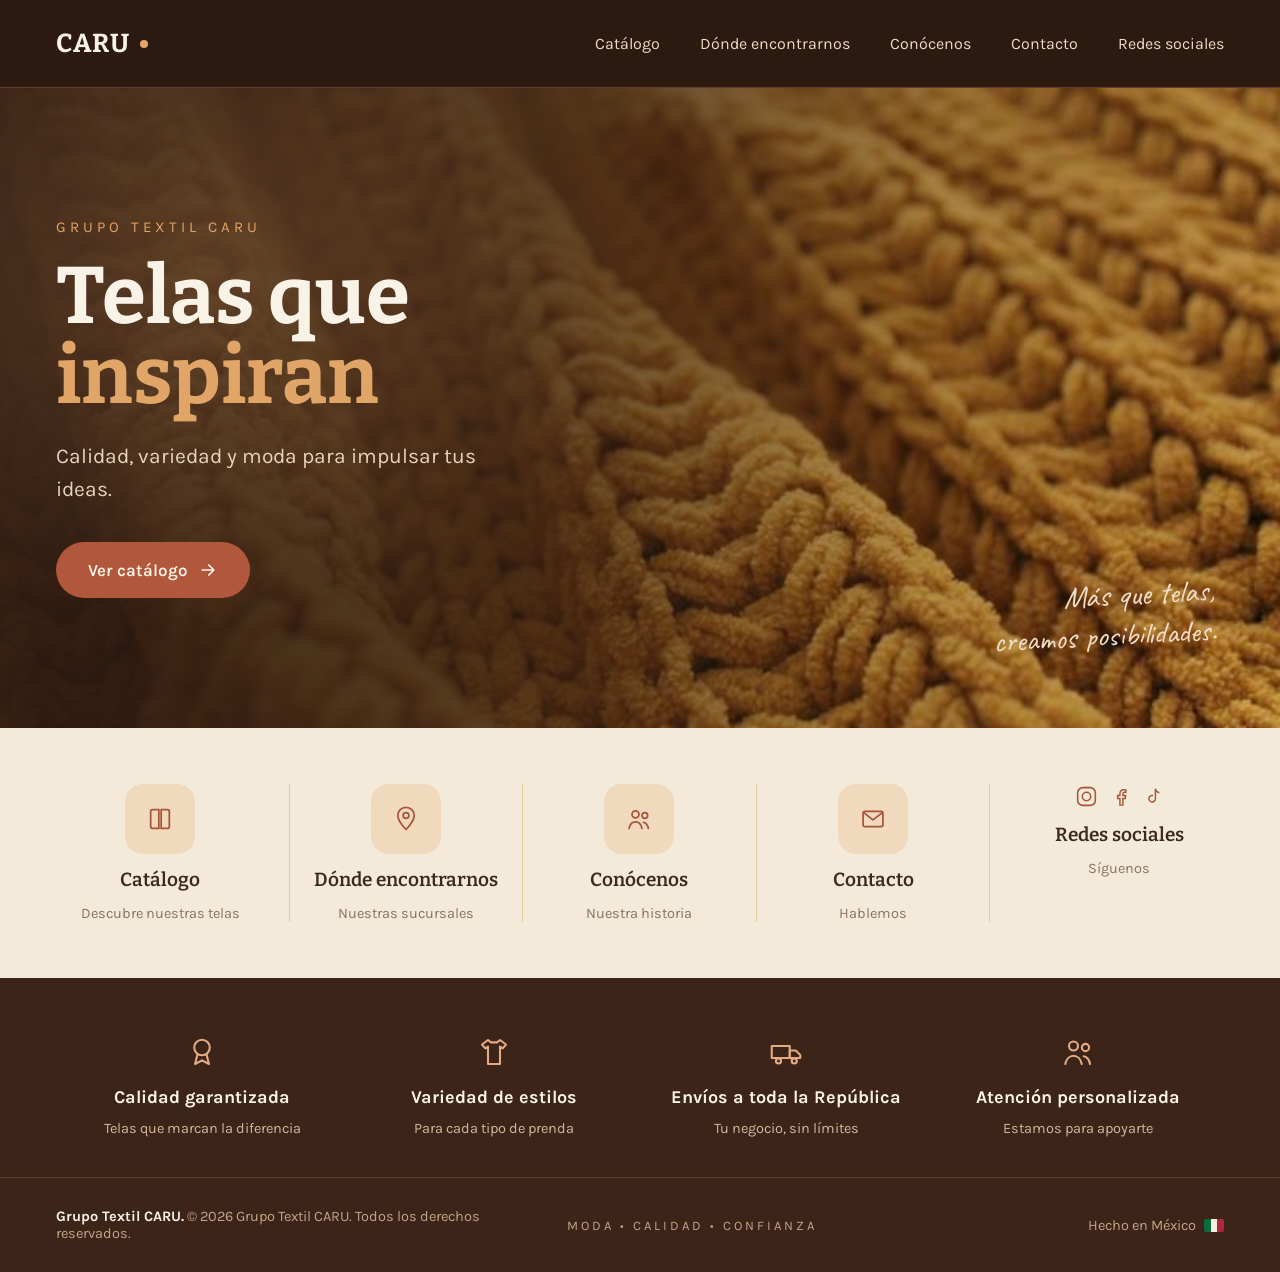
==== design/propuesta-2-calido-artesanal/index.html @ 31f35790 "Landing page inicial: propuesta Cálido Artesanal Sitio estático (HTML/CSS puro, sin build step) para" ====
<!doctype html>
<html lang="es-MX">
<head>
  <meta charset="utf-8">
  <meta name="viewport" content="width=device-width, initial-scale=1">
  <title>Grupo Textil CARU — Telas que inspiran</title>
  <meta name="description" content="Grupo Textil CARU: calidad, variedad y moda en telas para impulsar tus ideas.">
  <link rel="preconnect" href="https://fonts.googleapis.com">
  <link rel="preconnect" href="https://fonts.gstatic.com" crossorigin>
  <link rel="stylesheet" href="https://fonts.googleapis.com/css2?family=Bitter:wght@400;600;700&family=Karla:wght@400;500;700&family=Caveat:wght@600&display=swap">
  <link rel="stylesheet" href="styles.css">
</head>
<body>

  <!-- Contenido de contacto, sucursales y redes sociales es PLACEHOLDER ficticio -->

  <!-- Sección: Header -->
  <header class="site-header">
    <div class="logo">
      <!-- Logo: hoy es un wordmark de texto. Para reemplazarlo por un logo real,
           cambia este <span> por, por ejemplo: <img src="assets/logo.png" alt="Grupo Textil CARU" height="32"> -->
      <span class="logo-wordmark">CARU</span>
      <span class="logo-dot" aria-hidden="true"></span>
    </div>
    <nav class="main-nav" aria-label="Navegación principal">
      <a href="#catalogo">Catálogo</a>
      <a href="#donde">Dónde encontrarnos</a>
      <a href="#conocenos">Conócenos</a>
      <a href="#contacto">Contacto</a>
      <a href="#redes">Redes sociales</a>
    </nav>
  </header>
  <!-- /Sección: Header -->

  <!-- Sección: Hero -->
  <section class="hero">
    <img class="hero-image" src="assets/hero-warm.jpg" alt="Textura de tejido cálido">
    <div class="hero-scrim" aria-hidden="true"></div>
    <div class="hero-glow" aria-hidden="true"></div>
    <div class="hero-content">
      <div class="hero-kicker">Grupo Textil CARU</div>
      <h1 class="hero-title">Telas que<br><span>inspiran</span></h1>
      <p class="hero-subtitle">Calidad, variedad y moda para impulsar tus ideas.</p>
      <a class="hero-cta" href="#catalogo">
        Ver catálogo
        <svg width="20" height="20" viewBox="0 0 24 24" fill="none" stroke="currentColor" stroke-width="2" stroke-linecap="round" stroke-linejoin="round" aria-hidden="true"><path d="M5 12h14M13 6l6 6-6 6"/></svg>
      </a>
    </div>
    <p class="hero-quote">Más que telas,<br>creamos posibilidades.</p>
  </section>
  <!-- /Sección: Hero -->

  <!-- Sección: Accesos rápidos -->
  <section class="quick-links" aria-label="Accesos rápidos">
    <div class="quick-links-grid">

      <div id="catalogo">
        <div class="quick-link-icon">
          <svg viewBox="0 0 24 24" fill="none" stroke="currentColor" stroke-width="1.5" stroke-linecap="round" stroke-linejoin="round" aria-hidden="true"><path d="M4 5.5C4 4.67 4.67 4 5.5 4H11v16H5.5A1.5 1.5 0 0 1 4 18.5v-13Z"/><path d="M20 5.5c0-.83-.67-1.5-1.5-1.5H13v16h5.5c.83 0 1.5-.67 1.5-1.5v-13Z"/></svg>
        </div>
        <div class="quick-link-title">Catálogo</div>
        <div class="quick-link-subtitle">Descubre nuestras telas</div>
      </div>

      <div id="donde">
        <div class="quick-link-icon">
          <svg viewBox="0 0 24 24" fill="none" stroke="currentColor" stroke-width="1.5" stroke-linecap="round" stroke-linejoin="round" aria-hidden="true"><path d="M12 21s7-7.2 7-12a7 7 0 1 0-14 0c0 4.8 7 12 7 12Z"/><circle cx="12" cy="9" r="2.5"/></svg>
        </div>
        <div class="quick-link-title">Dónde encontrarnos</div>
        <div class="quick-link-subtitle">Nuestras sucursales</div>
      </div>

      <div id="conocenos">
        <div class="quick-link-icon">
          <svg viewBox="0 0 24 24" fill="none" stroke="currentColor" stroke-width="1.5" stroke-linecap="round" stroke-linejoin="round" aria-hidden="true"><circle cx="9" cy="8" r="3"/><path d="M3.5 20c.7-3.4 3-5.5 5.5-5.5s4.8 2.1 5.5 5.5"/><circle cx="17" cy="9" r="2.4"/><path d="M15.8 14.8c2.1.4 3.7 2.2 4.2 5.2"/></svg>
        </div>
        <div class="quick-link-title">Conócenos</div>
        <div class="quick-link-subtitle">Nuestra historia</div>
      </div>

      <div id="contacto">
        <div class="quick-link-icon">
          <svg viewBox="0 0 24 24" fill="none" stroke="currentColor" stroke-width="1.5" stroke-linecap="round" stroke-linejoin="round" aria-hidden="true"><rect x="3.5" y="5.5" width="17" height="13" rx="1.6"/><path d="M4 6.5l8 6.2 8-6.2"/></svg>
        </div>
        <div class="quick-link-title">Contacto</div>
        <div class="quick-link-subtitle">Hablemos</div>
      </div>

      <div id="redes">
        <div class="quick-link-social">
          <svg width="25" height="25" viewBox="0 0 24 24" fill="none" stroke="currentColor" stroke-width="1.5" aria-hidden="true"><rect x="3.5" y="3.5" width="17" height="17" rx="5"/><circle cx="12" cy="12" r="4"/></svg>
          <svg width="23" height="23" viewBox="0 0 24 24" fill="none" stroke="currentColor" stroke-width="1.5" aria-hidden="true"><path d="M14.5 21v-7h2.4l.4-3H14.5V9.1c0-.87.24-1.46 1.5-1.46h1.6V5.14C17.3 5.1 16.4 5 15.4 5c-2.4 0-4 1.46-4 4.14V11H9v3h2.4v7h3.1Z"/></svg>
          <svg width="23" height="23" viewBox="0 0 24 24" fill="none" stroke="currentColor" stroke-width="1.5" aria-hidden="true"><path d="M14 4v10.3a3.4 3.4 0 1 1-2.4-3.26"/><path d="M14 4c.4 2.2 2 3.7 4.2 3.9"/></svg>
        </div>
        <div class="quick-link-title">Redes sociales</div>
        <div class="quick-link-subtitle">Síguenos</div>
      </div>

    </div>
  </section>
  <!-- /Sección: Accesos rápidos -->

  <!-- Sección: Valores + Footer (misma banda oscura continua) -->
  <div class="values-band">

    <section class="values-grid" aria-label="Nuestros valores">
      <div>
        <div class="value-icon"><svg viewBox="0 0 24 24" fill="none" stroke="#e3ab84" stroke-width="1.4" stroke-linecap="round" stroke-linejoin="round" aria-hidden="true"><circle cx="12" cy="9" r="5.2"/><path d="M9 13.5 7.4 20l4.6-2.4 4.6 2.4-1.6-6.5"/></svg></div>
        <div class="value-title">Calidad garantizada</div>
        <div class="value-subtitle">Telas que marcan la diferencia</div>
      </div>
      <div>
        <div class="value-icon"><svg viewBox="0 0 24 24" fill="none" stroke="#e3ab84" stroke-width="1.4" stroke-linecap="round" stroke-linejoin="round" aria-hidden="true"><path d="M8 4 4 7l2.2 2.6L8 8.4V20h8V8.4l1.8 1.2L20 7l-4-3-2 1.6h-4L8 4Z"/></svg></div>
        <div class="value-title">Variedad de estilos</div>
        <div class="value-subtitle">Para cada tipo de prenda</div>
      </div>
      <div>
        <div class="value-icon"><svg viewBox="0 0 24 24" fill="none" stroke="#e3ab84" stroke-width="1.4" stroke-linecap="round" stroke-linejoin="round" aria-hidden="true"><rect x="2.5" y="8" width="12" height="8"/><path d="M14.5 11h4l3 3v2h-7z"/><circle cx="7" cy="18" r="1.7"/><circle cx="17.5" cy="18" r="1.7"/></svg></div>
        <div class="value-title">Envíos a toda la República</div>
        <div class="value-subtitle">Tu negocio, sin límites</div>
      </div>
      <div>
        <div class="value-icon"><svg viewBox="0 0 24 24" fill="none" stroke="#e3ab84" stroke-width="1.4" stroke-linecap="round" stroke-linejoin="round" aria-hidden="true"><circle cx="9" cy="8" r="3"/><path d="M3.5 20c.7-3.4 3-5.5 5.5-5.5s4.8 2.1 5.5 5.5"/><circle cx="17" cy="9" r="2.4"/><path d="M15.8 14.8c2.1.4 3.7 2.2 4.2 5.2"/></svg></div>
        <div class="value-title">Atención personalizada</div>
        <div class="value-subtitle">Estamos para apoyarte</div>
      </div>
    </section>

    <footer class="site-footer">
      <div class="footer-brand">
        <strong>Grupo Textil CARU.</strong> © 2026 Grupo Textil CARU. Todos los derechos reservados.
      </div>
      <div class="footer-tagline">Moda • Calidad • Confianza</div>
      <div class="footer-origin">
        Hecho en México
        <span class="mx-flag" aria-hidden="true"><span></span><span></span><span></span></span>
      </div>
    </footer>

  </div>
  <!-- /Sección: Valores + Footer -->

</body>
</html>
---- design/propuesta-2-calido-artesanal/styles.css ----
/* =========================================================
   Grupo Textil CARU — Propuesta "Cálido Artesanal"
   Valores extraídos del mockup aprobado (CalidoArtesanal.dc.html).
   Todo lo que probablemente cambie (paleta, tipografía, imagen
   del hero) vive en :root o en una única referencia — ver README.
   ========================================================= */

:root {
  /* Tipografía */
  --font-heading: 'Bitter', Georgia, serif;
  --font-body: 'Karla', -apple-system, sans-serif;
  --font-script: 'Caveat', cursive;

  /* Paleta */
  --color-header-bg: rgba(43, 26, 17, .9);
  --color-dark-band: #3d2418;
  --color-light-section: #f4ead9;
  --color-cream: #f9f2e7;

  --color-accent: #e2a568;           /* dorado-terracota: kicker, punto del logo, íconos de valores */
  --color-terracotta: #b1573c;       /* botón CTA */
  --color-terracotta-strong: #a8543a; /* íconos de accesos rápidos, links */
  --color-terracotta-hover: #7c3d2a;

  --color-text-on-dark: #f0dcc4;
  --color-text-on-dark-soft: #e6d3bd;
  --color-text-dark: #3d2a1f;
  --color-text-muted-light: #8a7360;
  --color-text-muted-dark: #d3b79c;
  --color-text-muted-dark-2: #c4a488;

  --color-chip-bg: #f0d9bd;
  --color-divider-light: #e3caa0;
  --color-divider-dark: #5a3c2c;

  --color-mx-green: #0a6b3d;
  --color-mx-white: #f4ede2;
  --color-mx-red: #b1273a;

  /* Radios / spacing reutilizados */
  --radius-pill: 999px;
  --radius-chip: 18px;
  --section-padding-x: 56px;
}

/* ---------- Reset básico ---------- */
* { box-sizing: border-box; }
html { scroll-behavior: smooth; }
body {
  margin: 0;
  font-family: var(--font-body);
  color: var(--color-text-dark);
  background: var(--color-dark-band);
}
a { color: var(--color-terracotta-strong); text-decoration: none; }
a:hover { color: var(--color-terracotta-hover); }
img { max-width: 100%; display: block; }

/* Compensa el header sticky al saltar a un ancla */
section[id], div[id] { scroll-margin-top: 100px; }

/* =========================================================
   Header / nav
   ========================================================= */
.site-header {
  position: sticky;
  top: 0;
  z-index: 20;
  display: flex;
  align-items: center;
  justify-content: space-between;
  gap: 16px;
  padding: 0 var(--section-padding-x);
  height: 88px;
  background: var(--color-header-bg);
  border-bottom: 1px solid var(--color-divider-dark);
  backdrop-filter: blur(4px);
}

.logo {
  display: flex;
  align-items: center;
  gap: 10px;
  line-height: 1;
  flex-shrink: 0;
}
.logo-wordmark {
  font-family: var(--font-heading);
  font-weight: 700;
  font-size: 26px;
  letter-spacing: 1px;
  color: var(--color-cream);
}
.logo-dot {
  width: 8px;
  height: 8px;
  border-radius: 50%;
  background: var(--color-accent);
  flex-shrink: 0;
}

.main-nav {
  display: flex;
  align-items: center;
  gap: 40px;
  overflow-x: auto;
  scrollbar-width: none;
}
.main-nav::-webkit-scrollbar { display: none; }
.main-nav a {
  font-size: 16px;
  color: var(--color-text-on-dark);
  white-space: nowrap;
}
.main-nav a:hover { color: var(--color-cream); }

/* =========================================================
   Hero
   ========================================================= */
.hero {
  position: relative;
  min-height: 640px;
  display: flex;
  align-items: center;
  overflow: hidden;
}
.hero-image {
  position: absolute;
  inset: 0;
  width: 100%;
  height: 100%;
  object-fit: cover;
}
.hero-scrim {
  position: absolute;
  inset: 0;
  background: linear-gradient(
    100deg,
    rgba(45, 26, 17, .94) 0%,
    rgba(45, 26, 17, .78) 40%,
    rgba(45, 26, 17, .32) 68%,
    rgba(45, 26, 17, .1) 100%
  );
}
.hero-glow {
  position: absolute;
  inset: 0;
  background: radial-gradient(
    ellipse 700px 500px at 16% 28%,
    rgba(226, 165, 104, .2),
    transparent 70%
  );
}
.hero-content {
  position: relative;
  z-index: 2;
  padding: 64px var(--section-padding-x);
  max-width: 620px;
}
.hero-kicker {
  font-size: 15px;
  letter-spacing: 4px;
  text-transform: uppercase;
  color: var(--color-accent);
  margin-bottom: 20px;
}
.hero-title {
  font-family: var(--font-heading);
  font-weight: 700;
  font-size: clamp(40px, 9vw, 80px);
  line-height: 1;
  margin: 0 0 24px;
  color: var(--color-cream);
}
.hero-title span { color: var(--color-accent); }
.hero-subtitle {
  font-size: 21px;
  line-height: 1.55;
  color: var(--color-text-on-dark-soft);
  margin: 0 0 36px;
  max-width: 440px;
}
.hero-cta {
  display: inline-flex;
  align-items: center;
  gap: 10px;
  background: var(--color-terracotta);
  color: #fff6ea;
  font-weight: 600;
  font-size: 17px;
  padding: 18px 32px;
  border-radius: var(--radius-pill);
}
.hero-cta:hover { background: var(--color-terracotta-hover); color: #fff6ea; }
.hero-cta svg { flex-shrink: 0; }

.hero-quote {
  position: absolute;
  right: 64px;
  bottom: 40px;
  z-index: 2;
  font-family: var(--font-script);
  font-size: 31px;
  color: var(--color-text-on-dark);
  text-align: right;
  line-height: 1.3;
  transform: rotate(-3deg);
}

/* =========================================================
   Accesos rápidos
   ========================================================= */
.quick-links {
  padding: 56px var(--section-padding-x);
  background: var(--color-light-section);
}
.quick-links-grid {
  display: grid;
  grid-template-columns: repeat(5, minmax(0, 1fr));
}
.quick-links-grid > div {
  padding: 0 24px;
  display: flex;
  flex-direction: column;
  align-items: center;
  text-align: center;
  gap: 14px;
}
.quick-links-grid > div:first-child { padding-left: 0; }
.quick-links-grid > div:last-child { padding-right: 0; }
.quick-links-grid > div:not(:last-child) {
  border-right: 1px solid var(--color-divider-light);
}

.quick-link-icon {
  width: 70px;
  height: 70px;
  border-radius: var(--radius-chip);
  background: var(--color-chip-bg);
  display: flex;
  align-items: center;
  justify-content: center;
  color: var(--color-terracotta-strong);
}
.quick-link-icon svg { width: 28px; height: 28px; }

.quick-link-social {
  display: flex;
  align-items: center;
  gap: 10px;
  color: var(--color-terracotta-strong);
}

.quick-link-title {
  font-family: var(--font-heading);
  font-weight: 600;
  font-size: 19px;
  color: var(--color-text-dark);
}
.quick-link-subtitle {
  font-size: 14.5px;
  color: var(--color-text-muted-light);
}

/* =========================================================
   Valores (banda oscura) + footer, misma banda continua
   ========================================================= */
.values-band { background: var(--color-dark-band); }

.values-grid {
  display: grid;
  grid-template-columns: repeat(4, minmax(0, 1fr));
  padding: 56px var(--section-padding-x) 40px;
}
.values-grid > div {
  display: flex;
  flex-direction: column;
  align-items: center;
  text-align: center;
  gap: 12px;
}
.value-icon svg { width: 36px; height: 36px; }
.value-title { font-weight: 700; font-size: 18px; color: var(--color-cream); }
.value-subtitle { font-size: 14.5px; color: var(--color-text-muted-dark); }

.site-footer {
  display: grid;
  grid-template-columns: 1.3fr 1fr 1fr;
  align-items: center;
  gap: 16px;
  padding: 30px var(--section-padding-x);
  border-top: 1px solid var(--color-divider-dark);
  color: var(--color-text-muted-dark-2);
  font-size: 14.5px;
}
.footer-brand strong { color: var(--color-cream); font-weight: 700; }
.footer-tagline {
  text-align: center;
  letter-spacing: 3px;
  text-transform: uppercase;
  font-size: 13px;
}
.footer-origin {
  display: flex;
  align-items: center;
  justify-content: flex-end;
  gap: 8px;
}
.mx-flag {
  display: inline-flex;
  width: 20px;
  height: 13px;
  overflow: hidden;
  border-radius: 2px;
  flex-shrink: 0;
}
.mx-flag span { flex: 1; }
.mx-flag span:nth-child(1) { background: var(--color-mx-green); }
.mx-flag span:nth-child(2) { background: var(--color-mx-white); }
.mx-flag span:nth-child(3) { background: var(--color-mx-red); }

/* =========================================================
   Responsive — tablet
   ========================================================= */
@media (max-width: 960px) {
  :root { --section-padding-x: 32px; }

  .main-nav { gap: 24px; }

  .hero { min-height: 560px; }
  .hero-content { max-width: 540px; }
  .hero-quote { right: 32px; bottom: 24px; font-size: 26px; }

  .quick-links-grid {
    grid-template-columns: repeat(2, minmax(0, 1fr));
    row-gap: 32px;
  }
  .quick-links-grid > div {
    border-right: none !important;
    padding: 0 16px;
  }
  .quick-links-grid > div:nth-child(2n) { border-left: 1px solid var(--color-divider-light); }

  .values-grid {
    grid-template-columns: repeat(2, minmax(0, 1fr));
    row-gap: 32px;
  }

  .site-footer {
    grid-template-columns: 1fr;
    text-align: center;
    gap: 10px;
  }
  .footer-origin { justify-content: center; }
}

/* =========================================================
   Responsive — móvil
   ========================================================= */
@media (max-width: 600px) {
  :root { --section-padding-x: 20px; }

  .site-header { height: 72px; gap: 20px; }
  .logo-wordmark { font-size: 22px; }
  .main-nav { gap: 20px; justify-content: flex-start; }

  .hero { min-height: 620px; }
  .hero-content { padding-top: 48px; padding-bottom: 140px; }
  .hero-subtitle { font-size: 18px; }
  .hero-cta { font-size: 15px; padding: 15px 26px; }
  .hero-quote {
    position: static;
    margin: 24px var(--section-padding-x) 0;
    text-align: left;
    transform: none;
    font-size: 24px;
  }
  .hero-content { padding-bottom: 40px; }

  .quick-links-grid { grid-template-columns: 1fr; row-gap: 28px; }
  .quick-links-grid > div { border: none !important; padding: 0; }

  .values-grid { grid-template-columns: 1fr; row-gap: 28px; padding-bottom: 32px; }
}
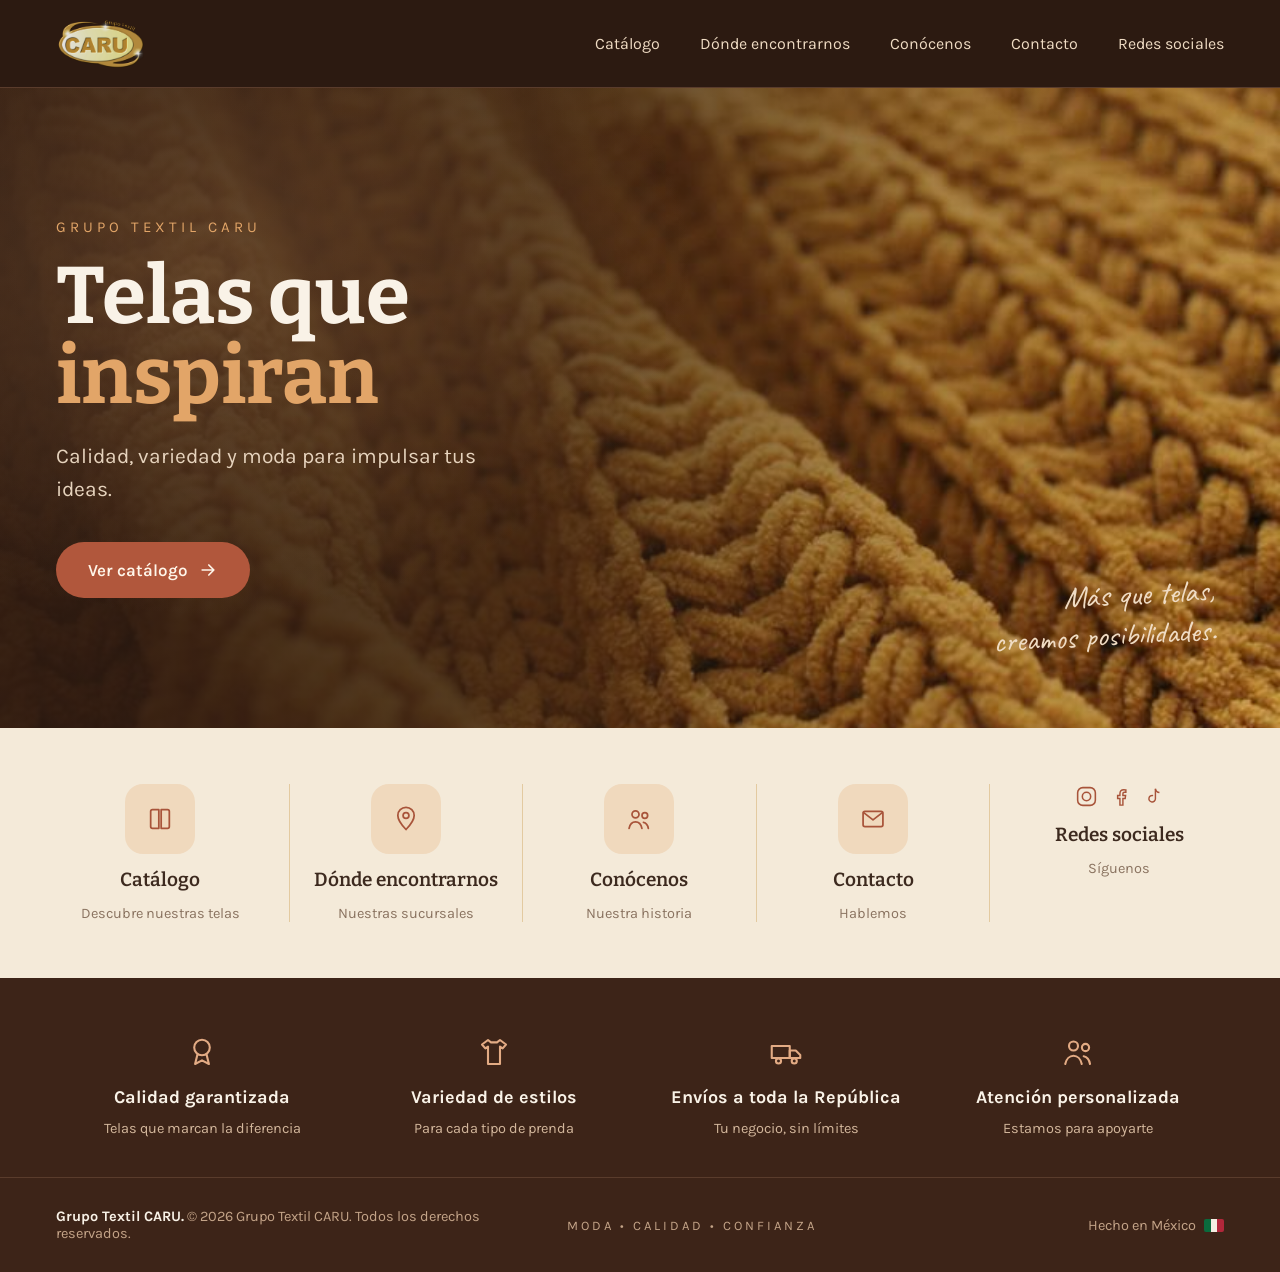
==== commit 249e6a5d: "Reemplazar wordmark de texto por logo real del cliente Sustituye el <span> "CARU" del header por el " ====
--- a/design/propuesta-2-calido-artesanal/index.html
+++ b/design/propuesta-2-calido-artesanal/index.html
@@ -17,10 +17,7 @@
   <!-- Sección: Header -->
   <header class="site-header">
     <div class="logo">
-      <!-- Logo: hoy es un wordmark de texto. Para reemplazarlo por un logo real,
-           cambia este <span> por, por ejemplo: <img src="assets/logo.png" alt="Grupo Textil CARU" height="32"> -->
-      <span class="logo-wordmark">CARU</span>
-      <span class="logo-dot" aria-hidden="true"></span>
+      <img class="logo-image" src="assets/logo.png" alt="Grupo Textil CARU">
     </div>
     <nav class="main-nav" aria-label="Navegación principal">
       <a href="#catalogo">Catálogo</a>
--- a/design/propuesta-2-calido-artesanal/styles.css
+++ b/design/propuesta-2-calido-artesanal/styles.css
@@ -80,23 +80,11 @@
 .logo {
   display: flex;
   align-items: center;
-  gap: 10px;
-  line-height: 1;
   flex-shrink: 0;
 }
-.logo-wordmark {
-  font-family: var(--font-heading);
-  font-weight: 700;
-  font-size: 26px;
-  letter-spacing: 1px;
-  color: var(--color-cream);
-}
-.logo-dot {
-  width: 8px;
-  height: 8px;
-  border-radius: 50%;
-  background: var(--color-accent);
-  flex-shrink: 0;
+.logo-image {
+  height: 56px;
+  width: auto;
 }
 
 .main-nav {
@@ -361,7 +349,7 @@
   :root { --section-padding-x: 20px; }
 
   .site-header { height: 72px; gap: 20px; }
-  .logo-wordmark { font-size: 22px; }
+  .logo-image { height: 44px; }
   .main-nav { gap: 20px; justify-content: flex-start; }
 
   .hero { min-height: 620px; }
